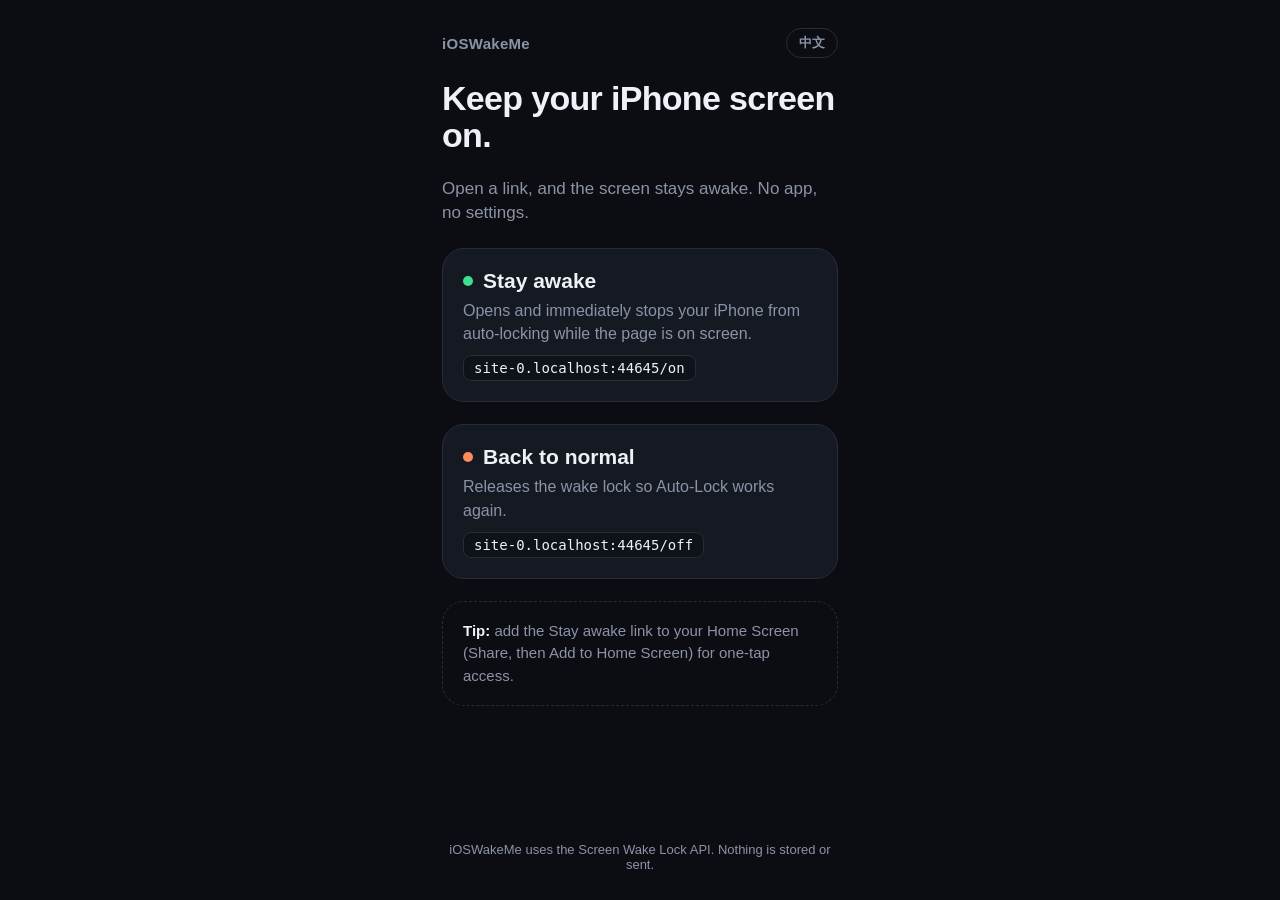
==== index.html @ 49b36f5b "Add iOSWakeMe: /on keeps the screen awake, /off restores Auto-Lock" ====
<!doctype html>
<html lang="en">
  <head>
    <meta charset="utf-8" />
    <meta name="viewport" content="width=device-width, initial-scale=1, viewport-fit=cover" />
    <meta name="theme-color" content="#0b0d12" />
    <meta name="apple-mobile-web-app-capable" content="yes" />
    <meta name="apple-mobile-web-app-status-bar-style" content="black-translucent" />
    <link rel="icon" href="/assets/icon.svg" type="image/svg+xml" />
    <link rel="apple-touch-icon" href="/assets/apple-touch-icon.png" />
    <link rel="stylesheet" href="/assets/style.css" />
    <title>iOSWakeMe – keep your iPhone screen on</title>
    <meta name="description" content="Open a link and your iPhone stops auto-locking. /on keeps the screen awake, /off turns it back to normal." />
  </head>
  <body>
    <main>
      <header class="brand">
        <a href="/">iOSWakeMe</a>
        <button class="lang" type="button" data-i18n="brand.toggle">中文</button>
      </header>
      <h1 data-i18n="home.title">Keep your iPhone screen on.</h1>
      <p class="lead" data-i18n="home.lead"></p>
      <a class="card on" href="/on">
        <h2 data-i18n="home.on.title">Stay awake</h2>
        <p data-i18n="home.on.body"></p>
        <span class="url" data-host>/on</span>
      </a>
      <a class="card off" href="/off">
        <h2 data-i18n="home.off.title">Back to normal</h2>
        <p data-i18n="home.off.body"></p>
        <span class="url" data-host>/off</span>
      </a>
      <p class="tips" data-i18n="home.tip"></p>
      <footer data-i18n="footer"></footer>
    </main>
    <script type="module">
      import { setupLangToggle } from "/assets/i18n.js";
      setupLangToggle();
      for (const el of document.querySelectorAll("[data-host]")) el.textContent = location.host + el.textContent;
    </script>
  </body>
</html>
---- assets/style.css ----
:root {
  --bg: #0b0d12;
  --panel: #151922;
  --line: #262c3a;
  --text: #eef1f7;
  --muted: #8b93a7;
  --on: #3ee08f;
  --off: #ff8a5c;
  --radius: 22px;
  color-scheme: dark;
}

* {
  box-sizing: border-box;
}

html,
body {
  margin: 0;
  min-height: 100%;
  background: var(--bg);
  color: var(--text);
  font-family:
    -apple-system, BlinkMacSystemFont, "SF Pro Text", "PingFang SC", "Helvetica Neue", sans-serif;
  -webkit-font-smoothing: antialiased;
  -webkit-tap-highlight-color: transparent;
}

main {
  max-width: 440px;
  margin: 0 auto;
  padding: calc(env(safe-area-inset-top) + 28px) 22px calc(env(safe-area-inset-bottom) + 28px);
  display: flex;
  flex-direction: column;
  gap: 22px;
  min-height: 100svh;
}

header.brand {
  display: flex;
  align-items: center;
  justify-content: space-between;
  font-weight: 600;
  letter-spacing: 0.02em;
  color: var(--muted);
  font-size: 15px;
}

header.brand a {
  color: inherit;
  text-decoration: none;
}

.lang {
  background: none;
  border: 1px solid var(--line);
  color: var(--muted);
  border-radius: 999px;
  padding: 5px 12px;
  font: inherit;
  font-size: 13px;
}

h1 {
  font-size: 34px;
  line-height: 1.1;
  margin: 0;
  letter-spacing: -0.02em;
}

p.lead {
  margin: 0;
  color: var(--muted);
  font-size: 17px;
  line-height: 1.45;
}

/* Status orb */
.orb-wrap {
  display: grid;
  place-items: center;
  padding: 18px 0 6px;
}

.orb {
  --c: var(--muted);
  width: 210px;
  height: 210px;
  border-radius: 50%;
  display: grid;
  place-items: center;
  text-align: center;
  border: 2px solid color-mix(in srgb, var(--c) 55%, transparent);
  background: radial-gradient(circle, color-mix(in srgb, var(--c) 22%, transparent) 0%, transparent 70%);
  transition:
    border-color 0.4s,
    background 0.4s;
}

.orb strong {
  display: block;
  font-size: 30px;
  color: var(--c);
  letter-spacing: -0.01em;
}

.orb span {
  display: block;
  margin-top: 6px;
  color: var(--muted);
  font-size: 15px;
  font-variant-numeric: tabular-nums;
}

[data-state="awake"] .orb {
  --c: var(--on);
  animation: breathe 3.2s ease-in-out infinite;
}

[data-state="off"] .orb {
  --c: var(--off);
}

@keyframes breathe {
  50% {
    box-shadow: 0 0 60px color-mix(in srgb, var(--on) 35%, transparent);
  }
}

/* Buttons and cards */
.btn {
  display: block;
  width: 100%;
  text-align: center;
  text-decoration: none;
  font: inherit;
  font-size: 18px;
  font-weight: 600;
  padding: 17px 20px;
  border-radius: 16px;
  border: 1px solid var(--line);
  background: var(--panel);
  color: var(--text);
  cursor: pointer;
}

.btn.primary {
  background: var(--on);
  border-color: var(--on);
  color: #06210f;
}

.btn.warm {
  background: var(--off);
  border-color: var(--off);
  color: #2a0d02;
}

.card {
  display: block;
  text-decoration: none;
  color: inherit;
  background: var(--panel);
  border: 1px solid var(--line);
  border-radius: var(--radius);
  padding: 20px;
}

.card h2 {
  margin: 0 0 6px;
  font-size: 21px;
  display: flex;
  align-items: center;
  gap: 10px;
}

.card h2::before {
  content: "";
  width: 10px;
  height: 10px;
  border-radius: 50%;
  background: var(--dot, var(--muted));
}

.card.on {
  --dot: var(--on);
}

.card.off {
  --dot: var(--off);
}

.card p {
  margin: 0;
  color: var(--muted);
  line-height: 1.45;
}

.card code,
.url {
  font-family: ui-monospace, "SF Mono", Menlo, monospace;
  font-size: 14px;
  color: var(--text);
}

.url {
  display: inline-block;
  margin-top: 10px;
  padding: 4px 10px;
  border-radius: 8px;
  background: #0f1219;
  border: 1px solid var(--line);
}

.tips {
  margin: 0;
  padding: 18px 20px;
  border-radius: var(--radius);
  border: 1px dashed var(--line);
  color: var(--muted);
  font-size: 15px;
  line-height: 1.5;
}

.tips strong {
  color: var(--text);
}

.tips ol {
  margin: 8px 0 0;
  padding-left: 20px;
}

footer {
  margin-top: auto;
  color: var(--muted);
  font-size: 13px;
  text-align: center;
}

/* Tap-to-start overlay for when the browser needs a user gesture */
.tap {
  position: fixed;
  inset: 0;
  display: none;
  place-items: center;
  background: rgba(6, 8, 12, 0.92);
  backdrop-filter: blur(6px);
  -webkit-backdrop-filter: blur(6px);
  z-index: 10;
  border: 0;
  color: var(--text);
  font: inherit;
  padding: 30px;
}

[data-state="needs-tap"] .tap {
  display: grid;
}

.tap div {
  text-align: center;
}

.tap strong {
  display: block;
  font-size: 28px;
  margin-bottom: 10px;
}

.tap span {
  color: var(--muted);
  font-size: 16px;
}

video.keepalive {
  position: fixed;
  width: 1px;
  height: 1px;
  opacity: 0.01;
  pointer-events: none;
  bottom: 0;
  right: 0;
}
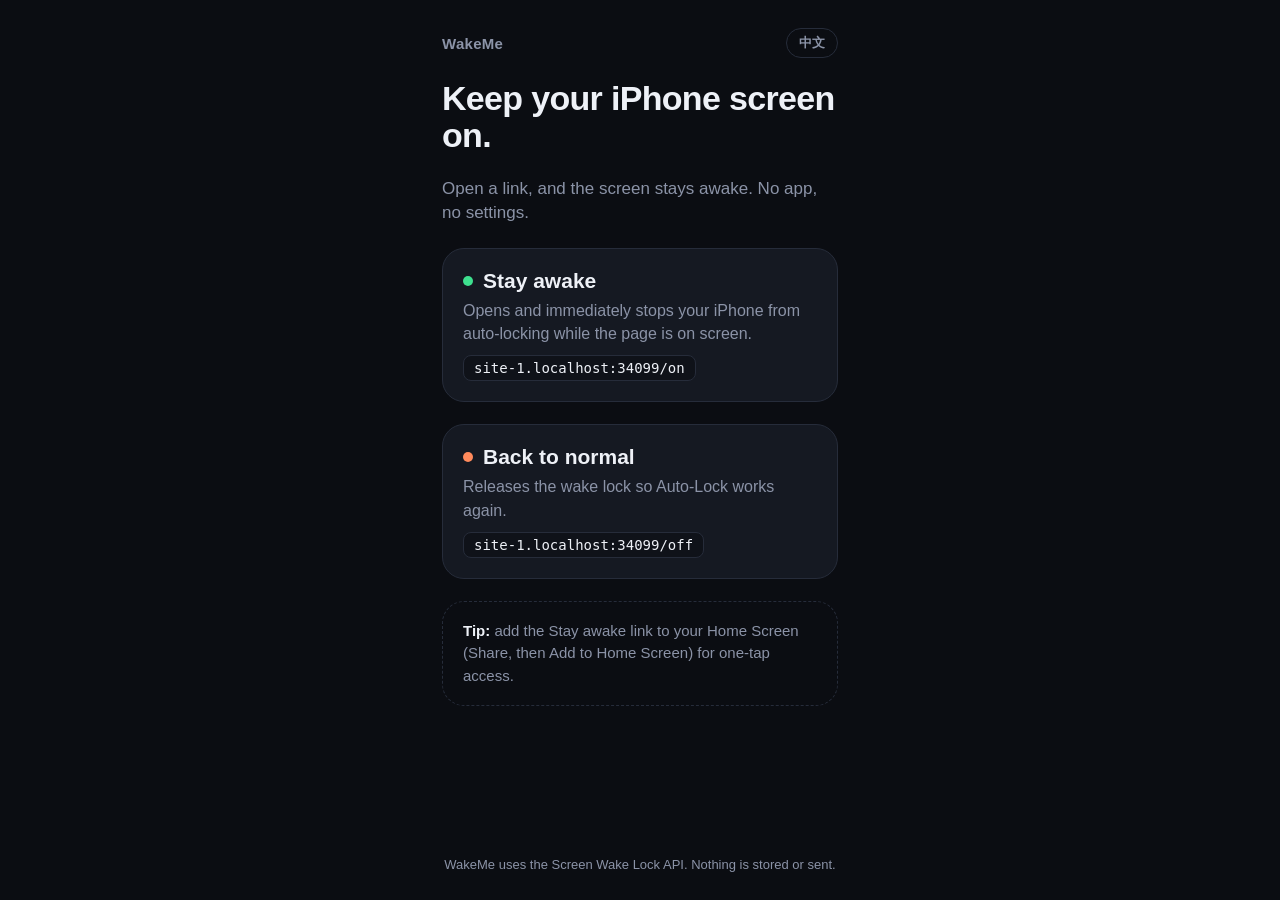
==== commit abe0f1b0: "Rename site to WakeMe" ====
--- a/index.html
+++ b/index.html
@@ -9,13 +9,13 @@
     <link rel="icon" href="/assets/icon.svg" type="image/svg+xml" />
     <link rel="apple-touch-icon" href="/assets/apple-touch-icon.png" />
     <link rel="stylesheet" href="/assets/style.css" />
-    <title>iOSWakeMe – keep your iPhone screen on</title>
+    <title>WakeMe – keep your iPhone screen on</title>
     <meta name="description" content="Open a link and your iPhone stops auto-locking. /on keeps the screen awake, /off turns it back to normal." />
   </head>
   <body>
     <main>
       <header class="brand">
-        <a href="/">iOSWakeMe</a>
+        <a href="/">WakeMe</a>
         <button class="lang" type="button" data-i18n="brand.toggle">中文</button>
       </header>
       <h1 data-i18n="home.title">Keep your iPhone screen on.</h1>
